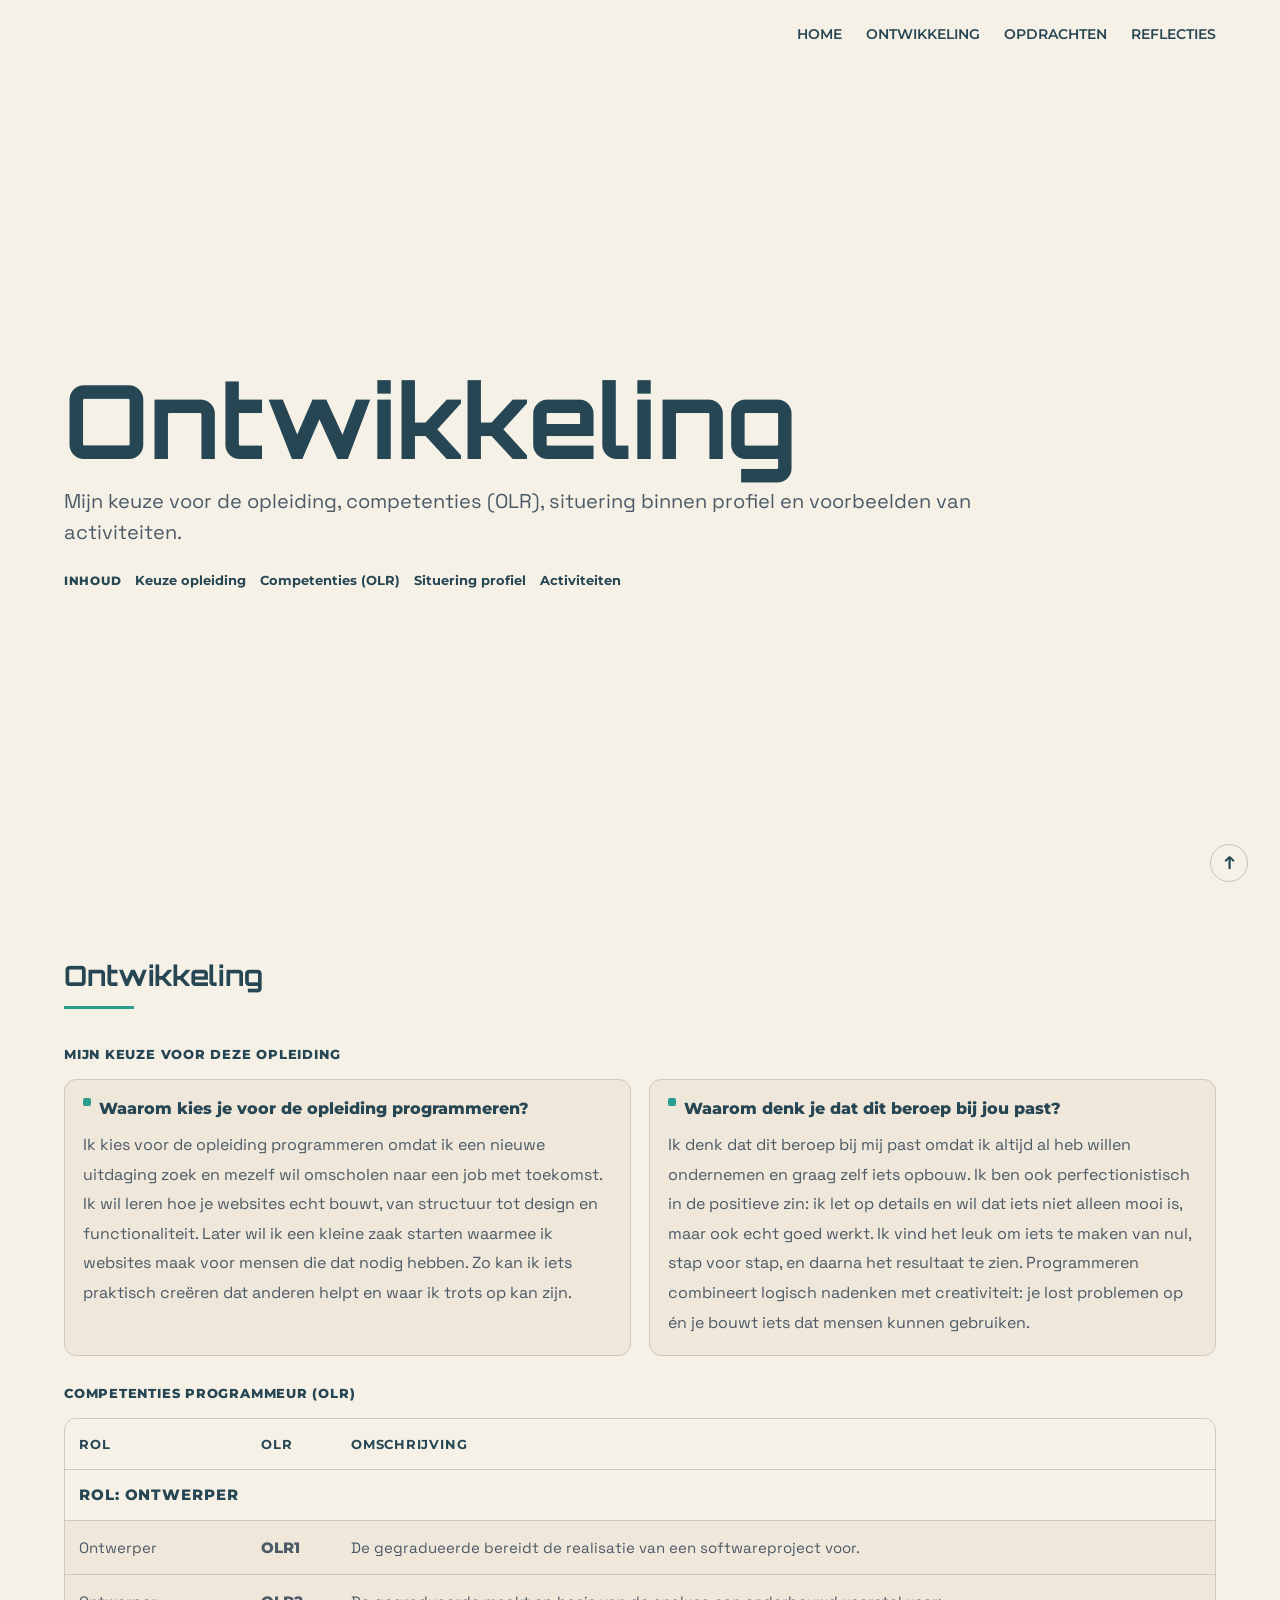
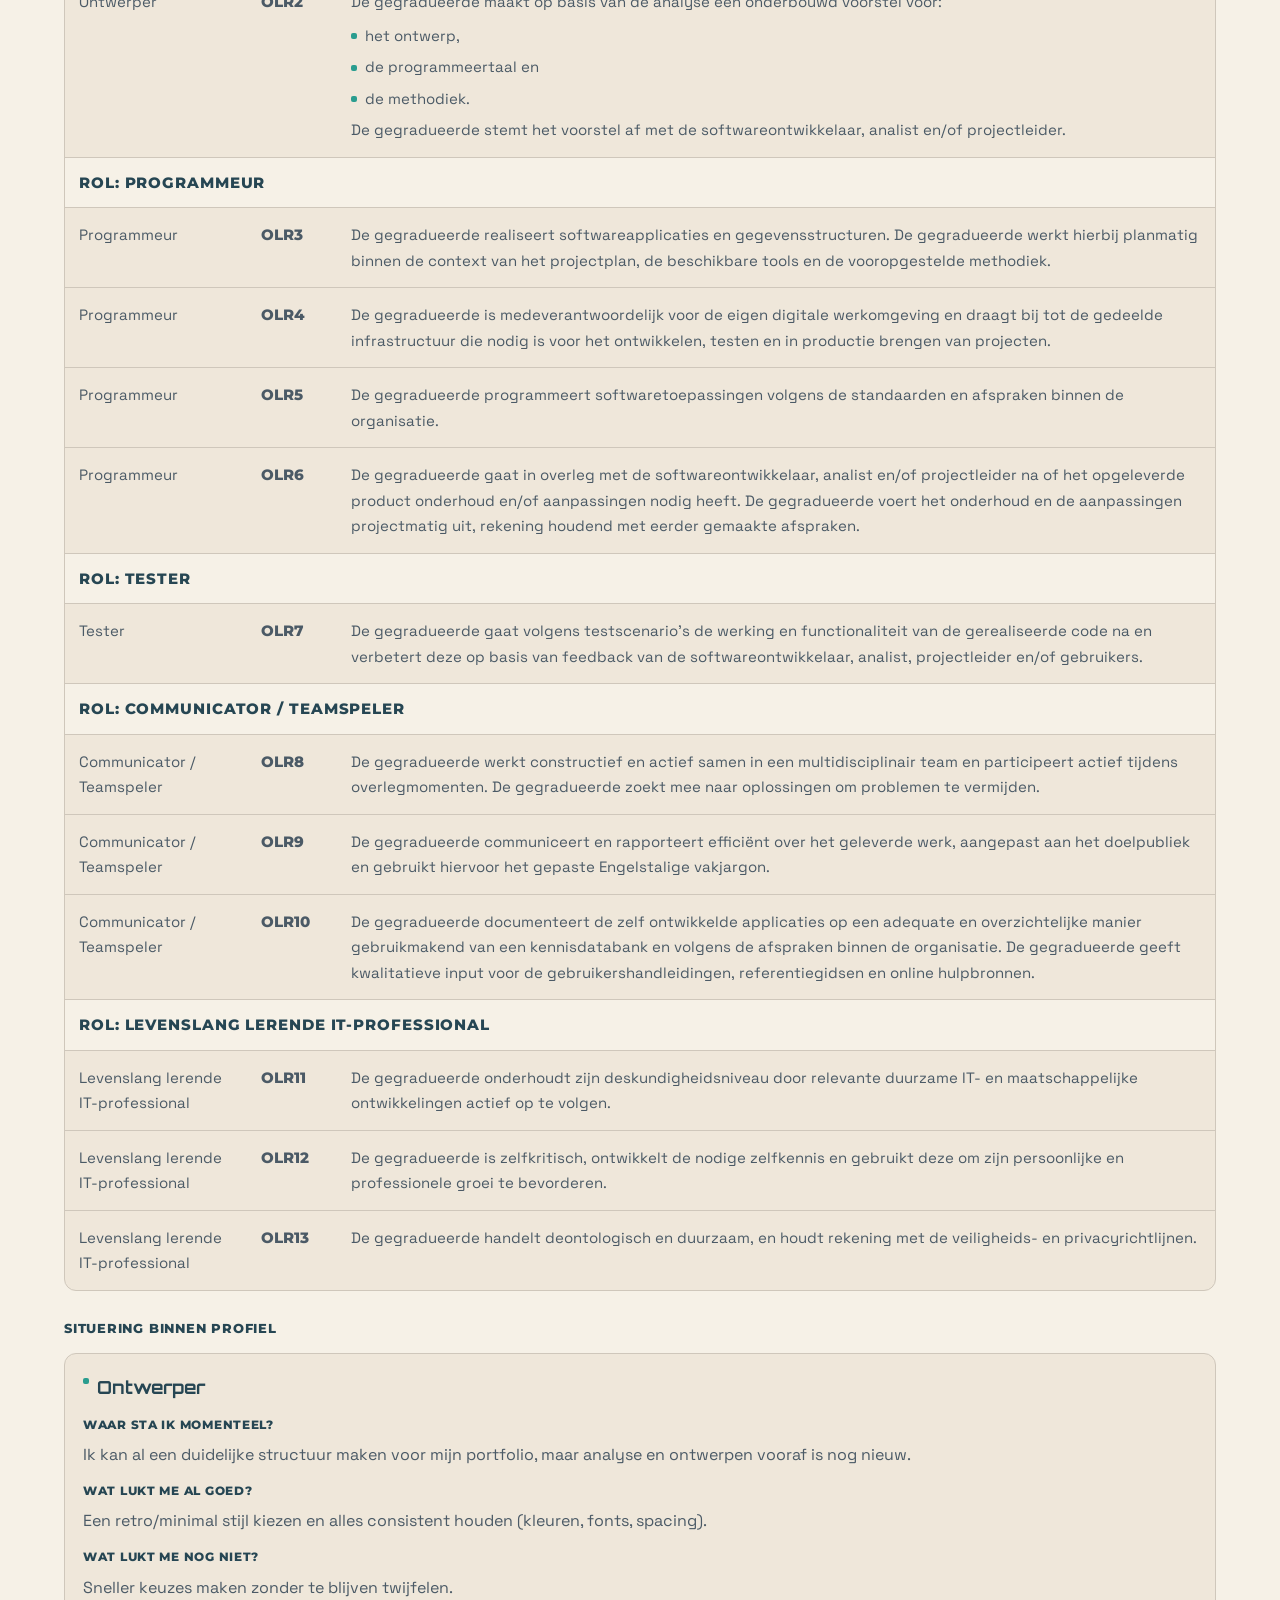
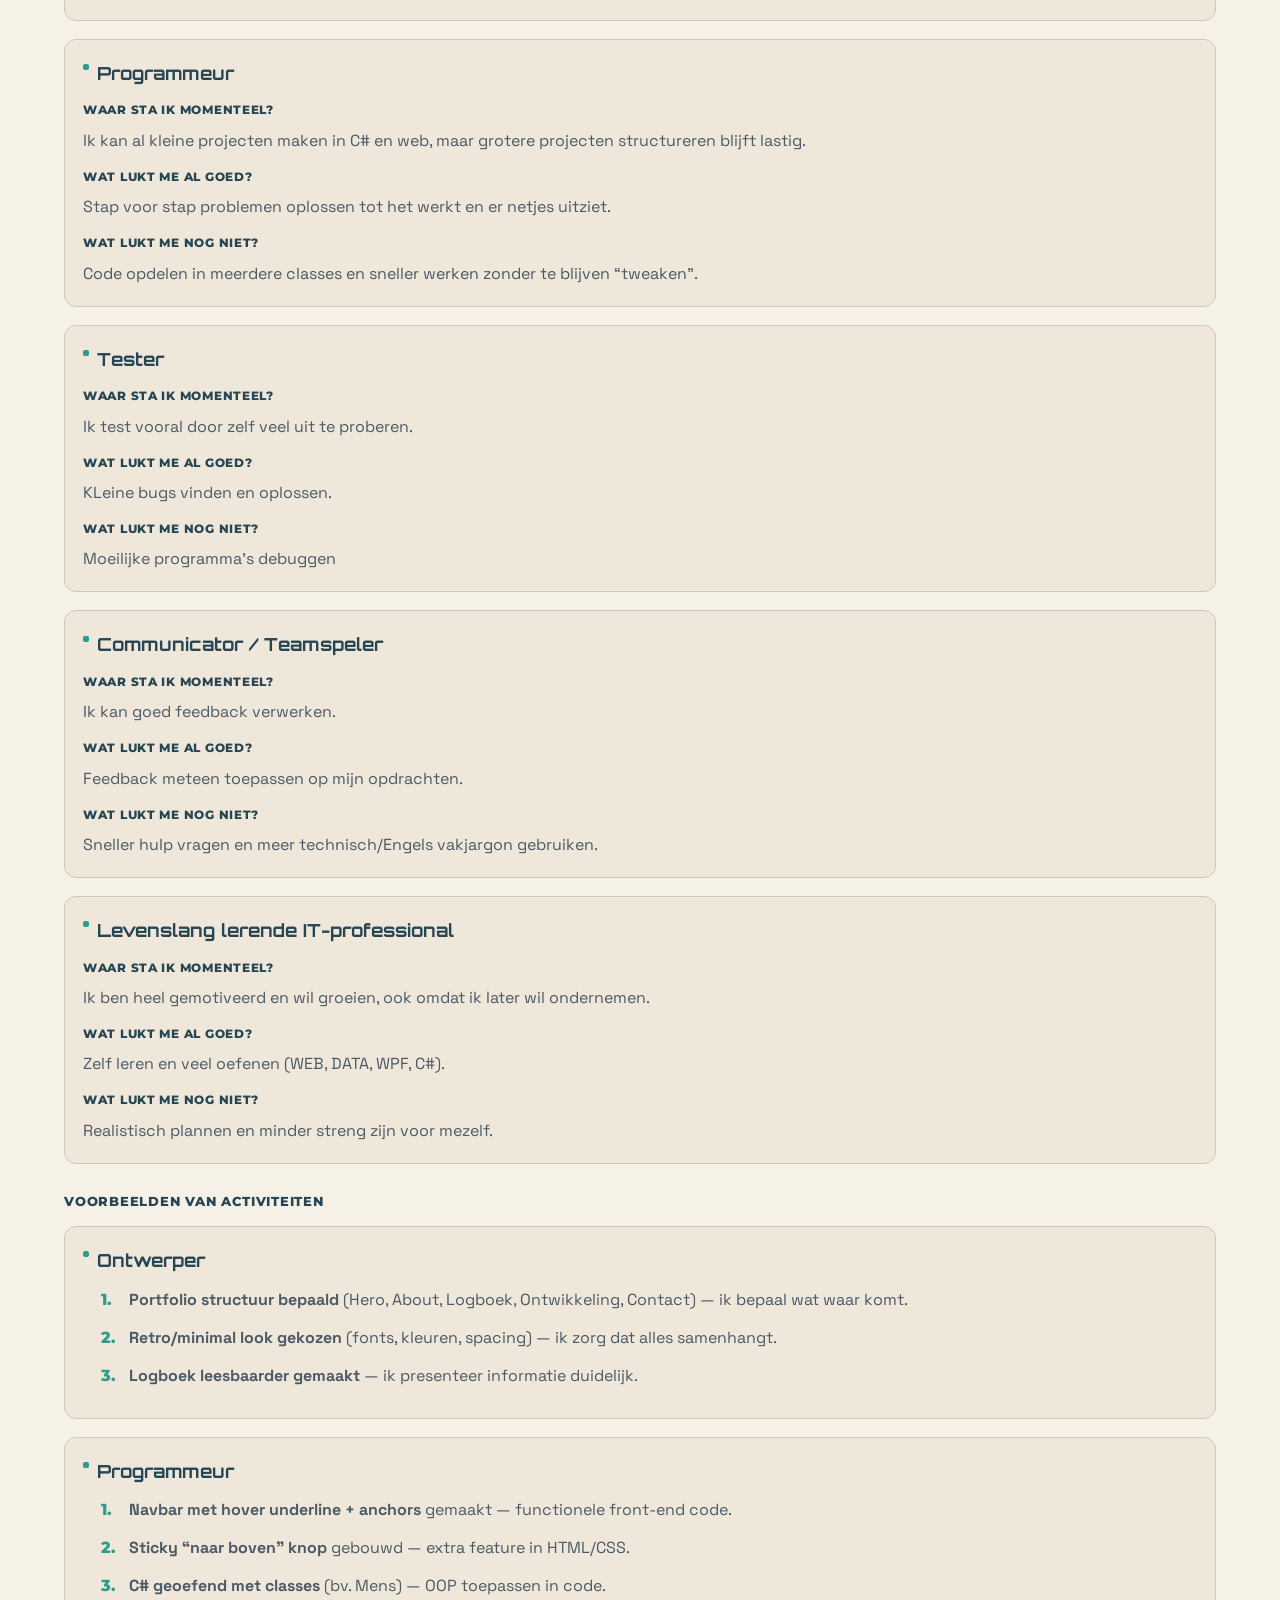
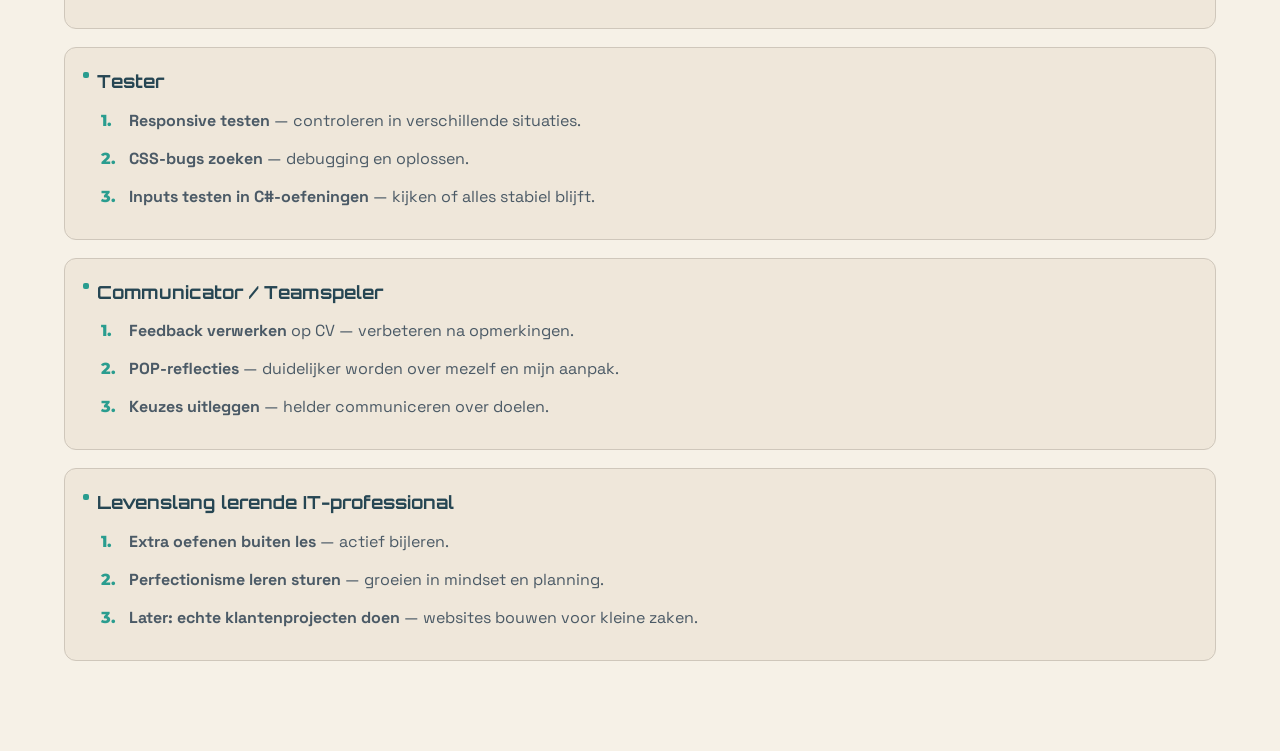
==== ontwikkeling.html @ 2accea9d "Afgewerkt" ====
<!DOCTYPE html>
<html lang="nl" id="top">
<head>
  <meta charset="UTF-8" />
  <meta name="viewport" content="width=device-width, initial-scale=1" />

  <link rel="preconnect" href="https://fonts.googleapis.com" />
  <link rel="preconnect" href="https://fonts.gstatic.com" crossorigin />
  <link href="https://fonts.googleapis.com/css2?family=Montserrat:wght@400;600;700;800&family=Orbitron:wght@400;700;900&family=Space+Grotesk:wght@300;400;600;700&display=swap" rel="stylesheet"/>

  <title>Ontwikkeling</title>
  <link rel="stylesheet" href="css/style.css" />
  <link rel="stylesheet" href="css/ontwikkeling.css" />
</head>

<body class="page-ontwikkeling">

<header>
  <div class="container">
    <nav aria-label="Navigatie">
      <ul class="navbar-list">
        <li><a href="index.html">HOME</a></li>
        <li><a href="ontwikkeling.html">ONTWIKKELING</a></li>
        <li><a href="opdrachten.html">OPDRACHTEN</a></li>
        <li><a href="reflecties.html">REFLECTIES</a></li>
      </ul>
    </nav>
  </div>
</header>

<main>

  <!-- HERO SECTION -->
  <section class="page-hero">
    <div class="container">
      <div class="page-hero-text">
        <h1 class="page-hero-title">Ontwikkeling</h1>

        <p class="page-hero-subtitle">
          Mijn keuze voor de opleiding, competenties (OLR), situering binnen profiel en voorbeelden van activiteiten.
        </p>

        <!-- inhoud links -->
        <nav class="page-hero-nav" aria-label="Inhoud">
          <span class="page-hero-nav-label">Inhoud</span>
          <ul class="page-hero-nav-list">
            <li><a class="page-hero-nav-link" href="#keuze">Keuze opleiding</a></li>
            <li><a class="page-hero-nav-link" href="#competenties">Competenties (OLR)</a></li>
            <li><a class="page-hero-nav-link" href="#profiel">Situering profiel</a></li>
            <li><a class="page-hero-nav-link" href="#activiteiten">Activiteiten</a></li>
          </ul>
        </nav>
      </div>
    </div>
  </section>

  <!-- CONTENT -->
  <section id="ontwikkeling" class="section">
    <div class="container">

      <!-- 4.3.1 -->
      <div class="dev-block" id="keuze">
        <h2 class="section-title">Ontwikkeling</h2>
        <h3 class="dev-subtitle">Mijn keuze voor deze opleiding</h3>

        <div class="qa-grid">
          <article class="qa-card">
            <h4 class="qa-title">Waarom kies je voor de opleiding programmeren?</h4>
            <p class="qa-text">
              Ik kies voor de opleiding programmeren omdat ik een nieuwe uitdaging zoek en mezelf wil omscholen
              naar een job met toekomst. Ik wil leren hoe je websites echt bouwt, van structuur tot design en functionaliteit.
              Later wil ik een kleine zaak starten waarmee ik websites maak voor mensen die dat nodig hebben.
              Zo kan ik iets praktisch creëren dat anderen helpt en waar ik trots op kan zijn.
            </p>
          </article>

          <article class="qa-card">
            <h4 class="qa-title">Waarom denk je dat dit beroep bij jou past?</h4>
            <p class="qa-text">
              Ik denk dat dit beroep bij mij past omdat ik altijd al heb willen ondernemen en graag zelf iets opbouw.
              Ik ben ook perfectionistisch in de positieve zin: ik let op details en wil dat iets niet alleen mooi is,
              maar ook echt goed werkt. Ik vind het leuk om iets te maken van nul, stap voor stap, en daarna het resultaat te zien.
              Programmeren combineert logisch nadenken met creativiteit: je lost problemen op én je bouwt iets dat mensen kunnen gebruiken.
            </p>
          </article>
        </div>
      </div>

      <!-- 4.3.2 -->
      <div class="dev-block" id="competenties">
        <h3 class="dev-subtitle">Competenties programmeur (OLR)</h3>

        <div class="table-wrap">
          <table class="olr-table" aria-label="OLR overzicht">
            <thead>
            <tr>
              <th>Rol</th>
              <th>OLR</th>
              <th>Omschrijving</th>
            </tr>
            </thead>

            <tbody>
            <tr class="row-break"><td colspan="3">Rol: Ontwerper</td></tr>
            <tr>
              <td>Ontwerper</td>
              <td class="cell-olr">OLR1</td>
              <td>De gegradueerde bereidt de realisatie van een softwareproject voor.</td>
            </tr>
            <tr>
              <td>Ontwerper</td>
              <td class="cell-olr">OLR2</td>
              <td>
                De gegradueerde maakt op basis van de analyse een onderbouwd voorstel voor:
                <ul>
                  <li>het ontwerp,</li>
                  <li>de programmeertaal en</li>
                  <li>de methodiek.</li>
                </ul>
                De gegradueerde stemt het voorstel af met de softwareontwikkelaar, analist en/of projectleider.
              </td>
            </tr>

            <tr class="row-break"><td colspan="3">Rol: Programmeur</td></tr>
            <tr>
              <td>Programmeur</td>
              <td class="cell-olr">OLR3</td>
              <td>De gegradueerde realiseert softwareapplicaties en gegevensstructuren. De gegradueerde werkt hierbij planmatig binnen de context van het projectplan, de beschikbare tools en de vooropgestelde methodiek.</td>
            </tr>
            <tr>
              <td>Programmeur</td>
              <td class="cell-olr">OLR4</td>
              <td>De gegradueerde is medeverantwoordelijk voor de eigen digitale werkomgeving en draagt bij tot de gedeelde infrastructuur die nodig is voor het ontwikkelen, testen en in productie brengen van projecten.</td>
            </tr>
            <tr>
              <td>Programmeur</td>
              <td class="cell-olr">OLR5</td>
              <td>De gegradueerde programmeert softwaretoepassingen volgens de standaarden en afspraken binnen de organisatie.</td>
            </tr>
            <tr>
              <td>Programmeur</td>
              <td class="cell-olr">OLR6</td>
              <td>De gegradueerde gaat in overleg met de softwareontwikkelaar, analist en/of projectleider na of het opgeleverde product onderhoud en/of aanpassingen nodig heeft. De gegradueerde voert het onderhoud en de aanpassingen projectmatig uit, rekening houdend met eerder gemaakte afspraken.</td>
            </tr>

            <tr class="row-break"><td colspan="3">Rol: Tester</td></tr>
            <tr>
              <td>Tester</td>
              <td class="cell-olr">OLR7</td>
              <td>De gegradueerde gaat volgens testscenario’s de werking en functionaliteit van de gerealiseerde code na en verbetert deze op basis van feedback van de softwareontwikkelaar, analist, projectleider en/of gebruikers.</td>
            </tr>

            <tr class="row-break"><td colspan="3">Rol: Communicator / Teamspeler</td></tr>
            <tr>
              <td>Communicator / Teamspeler</td>
              <td class="cell-olr">OLR8</td>
              <td>De gegradueerde werkt constructief en actief samen in een multidisciplinair team en participeert actief tijdens overlegmomenten. De gegradueerde zoekt mee naar oplossingen om problemen te vermijden.</td>
            </tr>
            <tr>
              <td>Communicator / Teamspeler</td>
              <td class="cell-olr">OLR9</td>
              <td>De gegradueerde communiceert en rapporteert efficiënt over het geleverde werk, aangepast aan het doelpubliek en gebruikt hiervoor het gepaste Engelstalige vakjargon.</td>
            </tr>
            <tr>
              <td>Communicator / Teamspeler</td>
              <td class="cell-olr">OLR10</td>
              <td>De gegradueerde documenteert de zelf ontwikkelde applicaties op een adequate en overzichtelijke manier gebruikmakend van een kennisdatabank en volgens de afspraken binnen de organisatie. De gegradueerde geeft kwalitatieve input voor de gebruikershandleidingen, referentiegidsen en online hulpbronnen.</td>
            </tr>

            <tr class="row-break"><td colspan="3">Rol: Levenslang lerende IT-professional</td></tr>
            <tr>
              <td>Levenslang lerende IT-professional</td>
              <td class="cell-olr">OLR11</td>
              <td>De gegradueerde onderhoudt zijn deskundigheidsniveau door relevante duurzame IT- en maatschappelijke ontwikkelingen actief op te volgen.</td>
            </tr>
            <tr>
              <td>Levenslang lerende IT-professional</td>
              <td class="cell-olr">OLR12</td>
              <td>De gegradueerde is zelfkritisch, ontwikkelt de nodige zelfkennis en gebruikt deze om zijn persoonlijke en professionele groei te bevorderen.</td>
            </tr>
            <tr>
              <td>Levenslang lerende IT-professional</td>
              <td class="cell-olr">OLR13</td>
              <td>De gegradueerde handelt deontologisch en duurzaam, en houdt rekening met de veiligheids- en privacyrichtlijnen.</td>
            </tr>
            </tbody>
          </table>
        </div>
      </div>

      <!-- 4.3.3 -->
      <div class="dev-block" id="profiel">
        <h3 class="dev-subtitle">Situering binnen profiel</h3>

        <div class="dev-grid">
          <article class="role-card">
            <h4 class="role-title">Ontwerper</h4>
            <dl class="qa">
              <dt>Waar sta ik momenteel?</dt>
              <dd>Ik kan al een duidelijke structuur maken voor mijn portfolio, maar analyse en ontwerpen vooraf is nog nieuw.</dd>

              <dt>Wat lukt me al goed?</dt>
              <dd>Een retro/minimal stijl kiezen en alles consistent houden (kleuren, fonts, spacing).</dd>

              <dt>Wat lukt me nog niet?</dt>
              <dd>Sneller keuzes maken zonder te blijven twijfelen.</dd>
            </dl>
          </article>

          <article class="role-card">
            <h4 class="role-title">Programmeur</h4>
            <dl class="qa">
              <dt>Waar sta ik momenteel?</dt>
              <dd>Ik kan al kleine projecten maken in C# en web, maar grotere projecten structureren blijft lastig.</dd>

              <dt>Wat lukt me al goed?</dt>
              <dd>Stap voor stap problemen oplossen tot het werkt en er netjes uitziet.</dd>

              <dt>Wat lukt me nog niet?</dt>
              <dd>Code opdelen in meerdere classes en sneller werken zonder te blijven “tweaken”.</dd>
            </dl>
          </article>

          <article class="role-card">
            <h4 class="role-title">Tester</h4>
            <dl class="qa">
              <dt>Waar sta ik momenteel?</dt>
              <dd>Ik test vooral door zelf veel uit te proberen.</dd>

              <dt>Wat lukt me al goed?</dt>
              <dd>KLeine bugs vinden en oplossen.</dd>

              <dt>Wat lukt me nog niet?</dt>
              <dd>Moeilijke programma's debuggen</dd>
            </dl>
          </article>

          <article class="role-card">
            <h4 class="role-title">Communicator / Teamspeler</h4>
            <dl class="qa">
              <dt>Waar sta ik momenteel?</dt>
              <dd>Ik kan goed feedback verwerken.</dd>

              <dt>Wat lukt me al goed?</dt>
              <dd>Feedback meteen toepassen op mijn opdrachten.</dd>

              <dt>Wat lukt me nog niet?</dt>
              <dd>Sneller hulp vragen en meer technisch/Engels vakjargon gebruiken.</dd>
            </dl>
          </article>

          <article class="role-card">
            <h4 class="role-title">Levenslang lerende IT-professional</h4>
            <dl class="qa">
              <dt>Waar sta ik momenteel?</dt>
              <dd>Ik ben heel gemotiveerd en wil groeien, ook omdat ik later wil ondernemen.</dd>

              <dt>Wat lukt me al goed?</dt>
              <dd>Zelf leren en veel oefenen (WEB, DATA, WPF, C#).</dd>

              <dt>Wat lukt me nog niet?</dt>
              <dd>Realistisch plannen en minder streng zijn voor mezelf.</dd>
            </dl>
          </article>
        </div>
      </div>

      <!-- 4.3.4 -->
      <div class="dev-block" id="activiteiten">
        <h3 class="dev-subtitle">Voorbeelden van activiteiten</h3>

        <div class="dev-grid">
          <article class="role-card">
            <h4 class="role-title">Ontwerper</h4>
            <ol class="examples">
              <li><strong>Portfolio structuur bepaald</strong> (Hero, About, Logboek, Ontwikkeling, Contact) — ik bepaal wat waar komt.</li>
              <li><strong>Retro/minimal look gekozen</strong> (fonts, kleuren, spacing) — ik zorg dat alles samenhangt.</li>
              <li><strong>Logboek leesbaarder gemaakt</strong> — ik presenteer informatie duidelijk.</li>
            </ol>
          </article>

          <article class="role-card">
            <h4 class="role-title">Programmeur</h4>
            <ol class="examples">
              <li><strong>Navbar met hover underline + anchors</strong> gemaakt — functionele front-end code.</li>
              <li><strong>Sticky “naar boven” knop</strong> gebouwd — extra feature in HTML/CSS.</li>
              <li><strong>C# geoefend met classes</strong> (bv. Mens) — OOP toepassen in code.</li>
            </ol>
          </article>

          <article class="role-card">
            <h4 class="role-title">Tester</h4>
            <ol class="examples">
              <li><strong>Responsive testen</strong> — controleren in verschillende situaties.</li>
              <li><strong>CSS-bugs zoeken</strong> — debugging en oplossen.</li>
              <li><strong>Inputs testen in C#-oefeningen</strong> — kijken of alles stabiel blijft.</li>
            </ol>
          </article>

          <article class="role-card">
            <h4 class="role-title">Communicator / Teamspeler</h4>
            <ol class="examples">
              <li><strong>Feedback verwerken</strong> op CV — verbeteren na opmerkingen.</li>
              <li><strong>POP-reflecties</strong> — duidelijker worden over mezelf en mijn aanpak.</li>
              <li><strong>Keuzes uitleggen</strong> — helder communiceren over doelen.</li>
            </ol>
          </article>

          <article class="role-card">
            <h4 class="role-title">Levenslang lerende IT-professional</h4>
            <ol class="examples">
              <li><strong>Extra oefenen buiten les</strong> — actief bijleren.</li>
              <li><strong>Perfectionisme leren sturen</strong> — groeien in mindset en planning.</li>
              <li><strong>Later: echte klantenprojecten doen</strong> — websites bouwen voor kleine zaken.</li>
            </ol>
          </article>
        </div>
      </div>
      </div>
  </section>
</main>

<a class="home" href="#top" aria-label="Naar boven">↑</a>

</body>
</html>
---- css/style.css ----
*{
    margin: 0;
    padding: 0;
    box-sizing: border-box;
}

html{
    scroll-behavior: smooth;
}

body{
    font-family: "Space Grotesk", sans-serif;
    background-color: #F6F1E7;
    color: #1E1E1E;
    font-size: 16px;
    line-height: 1.7;
}

.container{
    width: min(1200px, 100% - 10%);
    margin: 0 auto;
}

/* ========== NAVBAR ========== */
header{
    padding: 20px 0;
}

.navbar-list{
    list-style: none;
    display: flex;
    justify-content: flex-end;
    gap: 24px;
    flex-wrap: wrap;
}

.navbar-list a{
    font-family: "Montserrat", sans-serif;
    color: #264653;
    text-decoration: none;
    font-size: 14px;
    font-weight: 600;
    position: relative;
    padding-bottom: 4px;
    display: inline-block;
}

.navbar-list a:hover{
    color: #2A9D8F;
}

.navbar-list a::after{
    content: "";
    position: absolute;
    left: 0;
    bottom: -4px;
    height: 2px;
    width: 0;
    background-color: #2A9D8F;
    transition: width 0.25s ease;
}

.navbar-list a:hover::after{
    width: 100%;
}

/* ========== HERO ========== */

.hero{
    padding: 180px 0;
}

.hero-firstname,
.hero-lastname{
    font-family: "Orbitron", sans-serif;
    color: #264653;
    font-weight: 700;
    font-size: 128px;
    line-height: 0.95;
}

.hero-subtitle{
    margin-top: 16px;
    font-size: 20px;
    line-height: 1.4;
    color: #4B5A66;
    max-width: 600px;
}

/* ========== ABOUT ========== */
#about{
    padding-top: 100px;
}

.about-cards{
    display: flex;
    gap: 18px;
    flex-wrap: wrap;
}

.about-top,
.about{
    background-color: #EFE7DA;
    border: 1px solid #CFC7BB;
    border-radius: 12px;
    padding: 16px 18px;
    color: #4B5A66;
    line-height: 1.75;
    flex: 1 1 340px;
    max-width: 70ch;
}

.about-top{
    border-left: 4px solid #2A9D8F;
}

/* ========== SECTIONS ========== */
.section{
    padding: 90px 0;
}

.section-title{
    font-family: "Orbitron", sans-serif;
    font-size: 28px;
    color: #264653;
    margin-bottom: 22px;
    position: relative;
    display: inline-block;
    padding-bottom: 10px;
}

.section-title::after{
    content: "";
    position: absolute;
    left: 0;
    bottom: 0;
    width: 70px;
    height: 3px;
    background-color: #2A9D8F;
}

/* ========== TABLE ========== */
.table-wrap{
    overflow-x: auto;
    border-radius: 12px;
    border: 1px solid #CFC7BB;
    background-color: #EFE7DA;
}

/* tables */
.logboek-table,
.olr-table{
    width: 100%;
    border-collapse: collapse;
    background-color: transparent;
}

.logboek-table{ min-width: 820px; }
.olr-table{ min-width: 900px; }

/* headers */
.logboek-table thead th,
.olr-table thead th{
    font-family: "Montserrat", sans-serif;
    font-size: 13px;
    font-weight: 700;
    text-transform: uppercase;
    letter-spacing: 0.06em;
    color: #264653;
    background-color: #F6F1E7;
    border-bottom: 1px solid #CFC7BB;
    padding: 14px;
    text-align: left;
}

/* cells */
.logboek-table td,
.olr-table td{
    border-top: 1px solid #CFC7BB;
    padding: 14px;
    vertical-align: top;
    color: #4B5A66;
    font-size: 15px;
    line-height: 1.7;
}

/* columns */
.cell-week{
    font-family: "Montserrat", sans-serif;
    font-weight: 700;
    color: #264653;
    width: 70px;
}

.cell-olr{
    font-family: "Montserrat", sans-serif;
    font-weight: 800;
    color: #264653;
    width: 90px;
}

/* bullets */
.logboek-table ul,
.olr-table ul{
    list-style: none;
    padding-left: 0;
    margin: 8px 0 0;
}

.logboek-table li,
.olr-table li{
    position: relative;
    padding-left: 14px;
    margin-bottom: 6px;
}

.logboek-table li::before,
.olr-table li::before{
    content: "";
    position: absolute;
    left: 0;
    top: 0.7em;
    width: 6px;
    height: 6px;
    background-color: #2A9D8F;
    border-radius: 2px;
}

/* zebra enkel logboek */
.logboek-table tbody tr:nth-child(odd):not(.row-break){
    background-color: #EFE7DA;
}
.logboek-table tbody tr:nth-child(even):not(.row-break){
    background-color: #F6F1E7;
}

/* break rows */
.row-break td{
    font-family: "Montserrat", sans-serif;
    font-weight: 800;
    text-transform: uppercase;
    letter-spacing: 0.06em;
    background-color: #F6F1E7;
    color: #264653;
    padding: 12px 14px;
    border-top: 1px solid #CFC7BB;
    border-bottom: 1px solid #CFC7BB;
}

/* ========== CONTACT ========== */
.contact-box{
    margin-top: 14px;
    background-color: #EFE7DA;
    border: 1px solid #CFC7BB;
    border-radius: 12px;
    padding: 18px;
}

.contact-item{
    display: flex;
    gap: 18px;
    padding: 12px 0;
}

.contact-item + .contact-item{
    border-top: 1px solid #CFC7BB;
}

.contact-label{
    font-family: "Montserrat", sans-serif;
    font-size: 13px;
    font-weight: 800;
    text-transform: uppercase;
    letter-spacing: 0.06em;
    color: #264653;
    width: 110px;
    flex: 0 0 110px;
}

.contact-text{
    color: #4B5A66;
    line-height: 1.75;
}

.contact-link{
    color: #264653;
    text-decoration: none;
    position: relative;
    padding-bottom: 4px;
    display: inline-block;
}

.contact-link:hover{
    color: #2A9D8F;
}

.contact-link::after{
    content: "";
    position: absolute;
    left: 0;
    bottom: -4px;
    height: 2px;
    width: 0;
    background-color: #2A9D8F;
    transition: width 0.25s ease;
}

.contact-link:hover::after{
    width: 100%;
}

/* ========== STICKY HOME BUTTON ========== */
.home{
    position: fixed;
    right: 32px;
    bottom: 18px;

    width: 38px;
    height: 38px;
    border-radius: 50%;

    display: flex;
    align-items: center;
    justify-content: center;

    background-color: transparent;
    border: 1px solid #26465340;
    color: #264653;

    text-decoration: none;
    font-size: 18px;
    font-weight: 800;

    transition: transform 0.2s ease, border-color 0.2s ease, color 0.2s ease;
}

.home:hover{
    transform: translateY(-3px);
    border-color: #2A9D8F;
    color: #2A9D8F;
}

/* ========== RESPONSIVE ========== */
@media (max-width: 900px){
    .container{
        width: min(1200px, 100% - 8%);
    }
}

@media (max-width: 600px){
    .container{
        width: min(1200px, 100% - 6%);
    }

    .navbar-list{
        justify-content: center;
        gap: 14px;
    }

    .section{
        padding: 70px 0;
    }

    .contact-item{
        flex-direction: column;
        gap: 6px;
        padding: 14px 0;
    }

    .contact-label{
        width: auto;
        flex: none;
    }

    .home{
        right: 18px;
        bottom: 14px;
        width: 34px;
        height: 34px;
        font-size: 16px;
    }
}

@media (max-width: 430px){
    header{
        padding: 16px 0;
    }

    .navbar-list{
        gap: 12px;
    }

    .section-title{
        font-size: 24px;
    }

    .home{
        right: 14px;
        bottom: 12px;
        width: 32px;
        height: 32px;
        font-size: 15px;
    }
}
---- css/ontwikkeling.css ----
/* HERO */
.page-hero{
    padding: 180px 0 120px;
    min-height: 85vh;
    display: flex;
    align-items: center;
}

.page-hero-title{
    font-family: "Orbitron", sans-serif;
    color: #264653;
    font-weight: 700;
    font-size: clamp(64px, 8vw, 128px);
    line-height: 0.95;
    margin: 0 0 18px;
}

.page-hero-subtitle{
    margin: 0;
    font-size: 20px;
    line-height: 1.55;
    color: #4B5A66;
    max-width: 70ch;
}

/* HERO NAV */
.page-hero-nav{
    margin-top: 18px;
    display: flex;
    align-items: center;
    gap: 14px;
    flex-wrap: wrap;
}

.page-hero-nav-label{
    font-family: "Montserrat", sans-serif;
    font-size: 12px;
    font-weight: 800;
    text-transform: uppercase;
    letter-spacing: 0.06em;
    color: #264653;
}

.page-hero-nav-list{
    list-style: none;
    display: flex;
    gap: 14px;
    padding: 0;
    margin: 0;
    flex-wrap: wrap;
}

.page-hero-nav-link{
    font-family: "Montserrat", sans-serif;
    font-size: 13px;
    font-weight: 700;
    color: #264653;
    text-decoration: none;
    position: relative;
    padding-bottom: 4px;
    display: inline-block;
}

.page-hero-nav-link::after{
    content: "";
    position: absolute;
    left: 0;
    bottom: -4px;
    height: 2px;
    width: 0;
    background-color: #2A9D8F;
    transition: width 0.25s ease;
}

.page-hero-nav-link:hover{
    color: #2A9D8F;
}
.page-hero-nav-link:hover::after{
    width: 100%;
}

.dev-block{
    margin-top: 26px;
}

.dev-subtitle{
    font-family: "Montserrat", sans-serif;
    font-size: 13px;
    font-weight: 800;
    text-transform: uppercase;
    letter-spacing: 0.06em;
    color: #264653;
    margin: 12px 0 14px;
}

/* Q&A */
.qa-grid{
    display: grid;
    grid-template-columns: repeat(2, minmax(0, 1fr));
    gap: 18px;
    margin-top: 14px;
}

.qa-card{
    background-color: #EFE7DA;
    border: 1px solid #CFC7BB;
    border-radius: 12px;
    padding: 18px 18px;
    position: relative;
}

.qa-card::before{
    content: "";
    position: absolute;
    left: 18px;
    top: 18px;
    width: 8px;
    height: 8px;
    border-radius: 2px;
    background-color: #2A9D8F;
}

.qa-title{
    font-family: "Montserrat", sans-serif;
    font-weight: 800;
    font-size: 16px;
    color: #264653;
    margin: 0 0 10px;
    padding-left: 16px;
    line-height: 1.35;
}

.qa-text{
    margin: 0;
    color: #4B5A66;
    line-height: 1.85;
    max-width: 75ch;
}

.dev-grid{
    display: grid;
    grid-template-columns: repeat(2, minmax(0, 1fr));
    gap: 18px;
}

/* cards */
.role-card{
    background-color: #EFE7DA;
    border: 1px solid #CFC7BB;
    border-radius: 12px;
    padding: 18px;
}

/* titel rol */
.role-title{
    font-family: "Orbitron", sans-serif;
    font-size: 18px;
    color: #264653;
    margin-bottom: 12px;
    position: relative;
    padding-left: 14px;
}

.role-title::before{
    content:"";
    position: absolute;
    left: 0;
    top: 0.35em;
    width: 6px;
    height: 6px;
    background-color: #2A9D8F;
    border-radius: 2px;
}

.qa{
    margin: 0;
}

.qa dt{
    font-family: "Montserrat", sans-serif;
    font-size: 12px;
    font-weight: 800;
    text-transform: uppercase;
    letter-spacing: 0.06em;
    color: #264653;
    margin-top: 12px;
}

.qa dd{
    margin: 6px 0 0;
    color: #4B5A66;
    line-height: 1.75;
}

.examples{
    margin: 0;
    padding: 0;
    list-style: none;
    counter-reset: ex;
}

.examples li{
    counter-increment: ex;
    position: relative;
    padding-left: 28px;
    margin: 10px 0;
    color: #4B5A66;
    line-height: 1.75;
}

.examples li::before{
    content: counter(ex) ".";
    position: absolute;
    left: 0;
    top: 0;
    font-family: "Montserrat", sans-serif;
    font-weight: 800;
    color: #2A9D8F;
}
/* ACTIVITEITEN */
.dev-grid{
    display: grid;
    grid-template-columns: 1fr;
    gap: 18px;
    margin-top: 14px;
}

.role-card{
    background-color: #EFE7DA;
    border: 1px solid #CFC7BB;
    border-radius: 12px;
    padding: 18px;
}

.role-card .role-title{
    margin: 0 0 10px;
    padding-left: 14px;
    position: relative;
}

.role-card .role-title::before{
    content:"";
    position: absolute;
    left: 0;
    top: 0.35em;
    width: 6px;
    height: 6px;
    background-color: #2A9D8F;
    border-radius: 2px;
}

/* lijst netjes leesbaar */
.role-card .examples{
    margin: 10px 0 0;
    padding-left: 18px;
    color: #4B5A66;
    line-height: 1.85;
}

.role-card .examples li{
    margin: 10px 0;
}

/* Responsive */
@media (max-width: 900px){
    .page-hero{
        padding: 140px 0 110px;
        min-height: 75vh;
    }

    .page-hero-subtitle{
        font-size: 18px;
    }

    .qa-grid{
        grid-template-columns: 1fr;
    }

    .dev-grid{
        grid-template-columns: 1fr;
    }
}

@media (max-width: 600px){
    .page-hero{
        padding: 110px 0 90px;
        min-height: 70vh;
    }

    .page-hero-title{
        font-size: clamp(44px, 12vw, 90px);
    }

    .page-hero-subtitle{
        font-size: 16px;
    }

    .page-hero-nav{ gap: 10px; }
    .page-hero-nav-list{ gap: 10px; }
}

@media (max-width: 430px){
    .page-hero{
        padding: 92px 0 64px;
    }
}
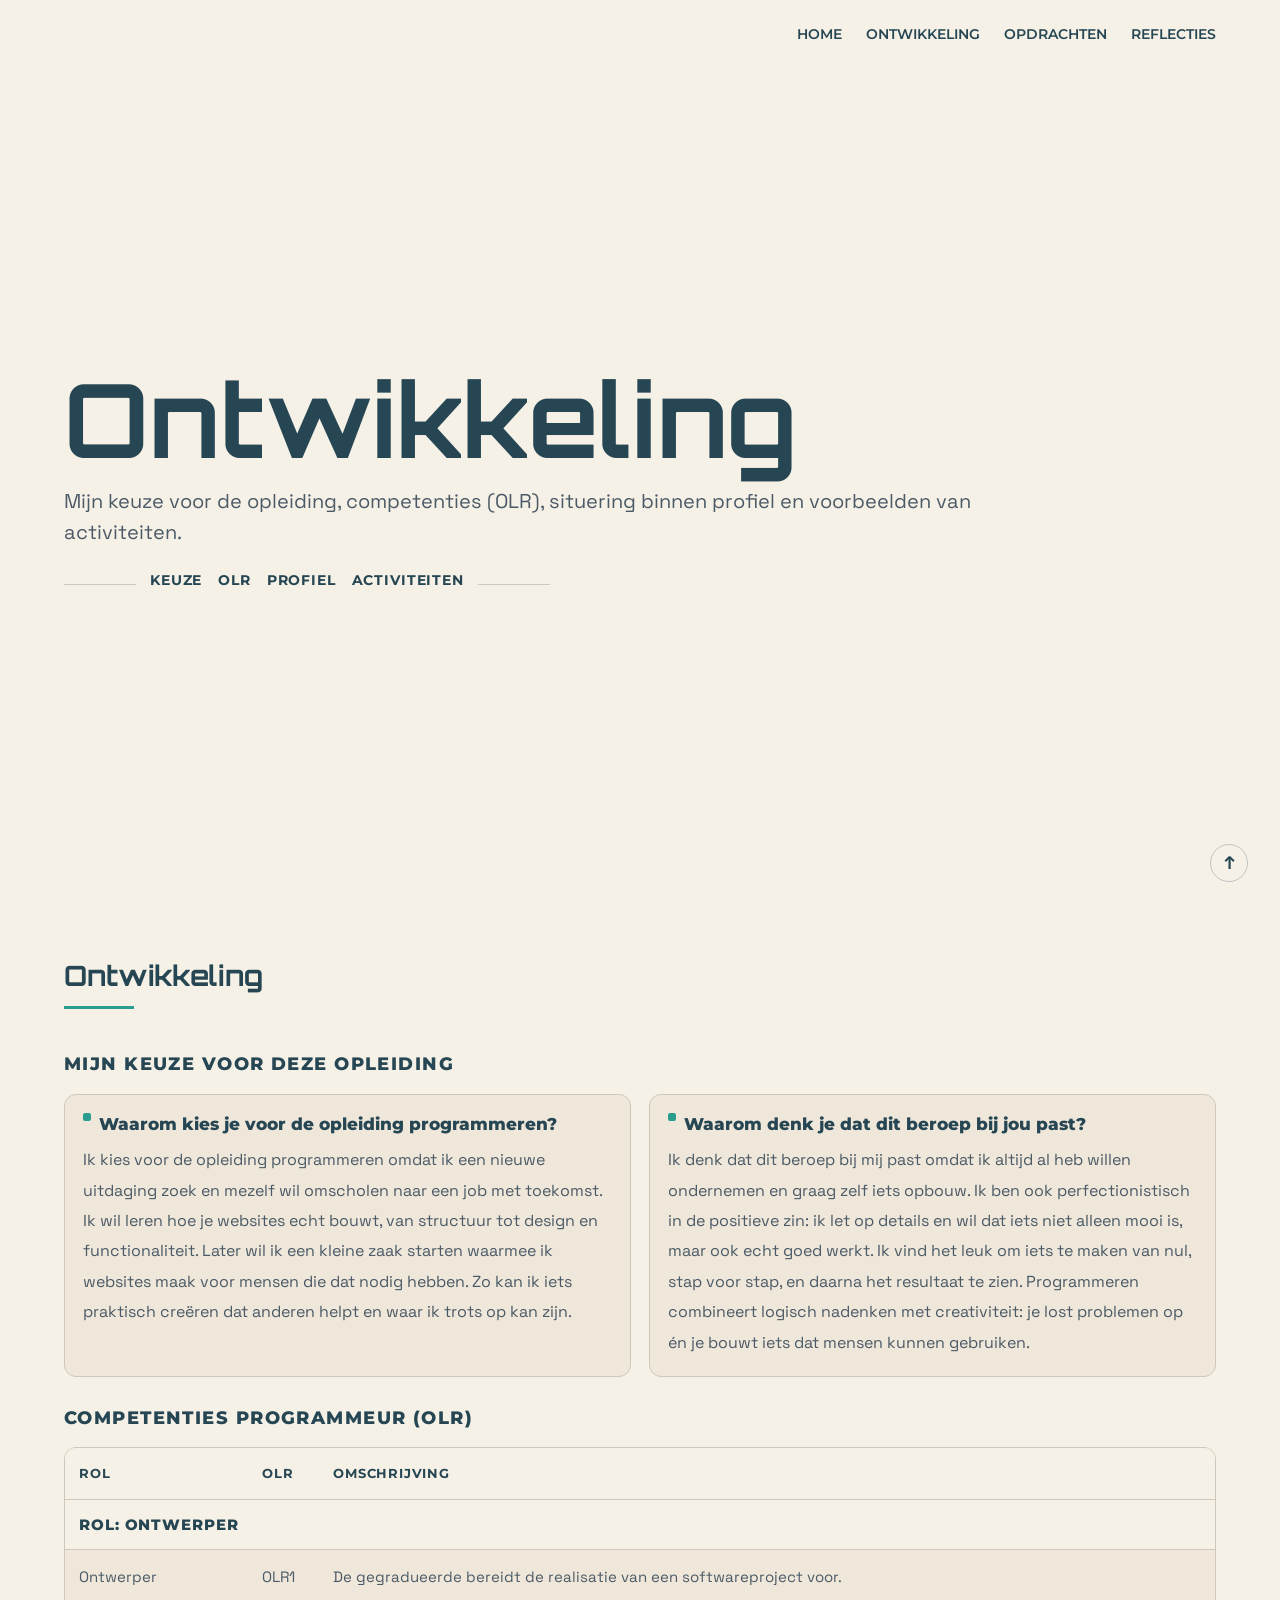
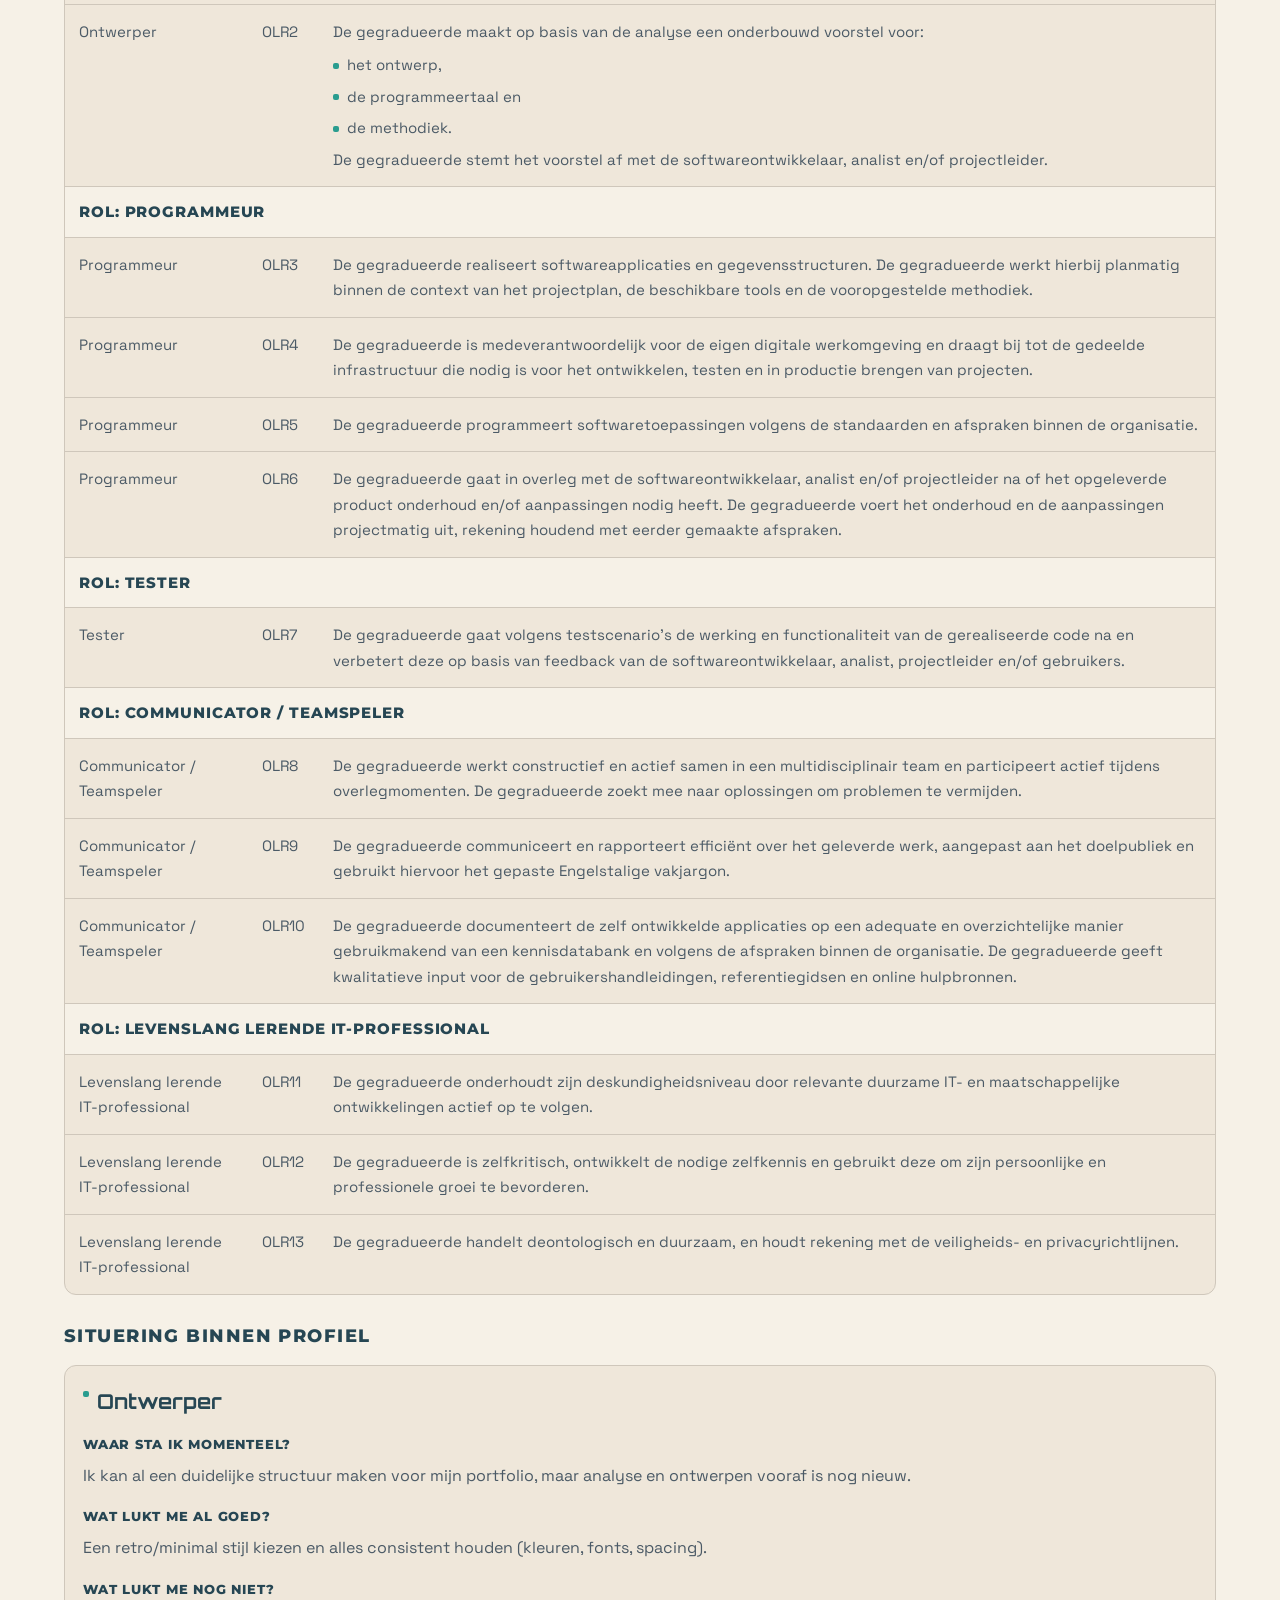
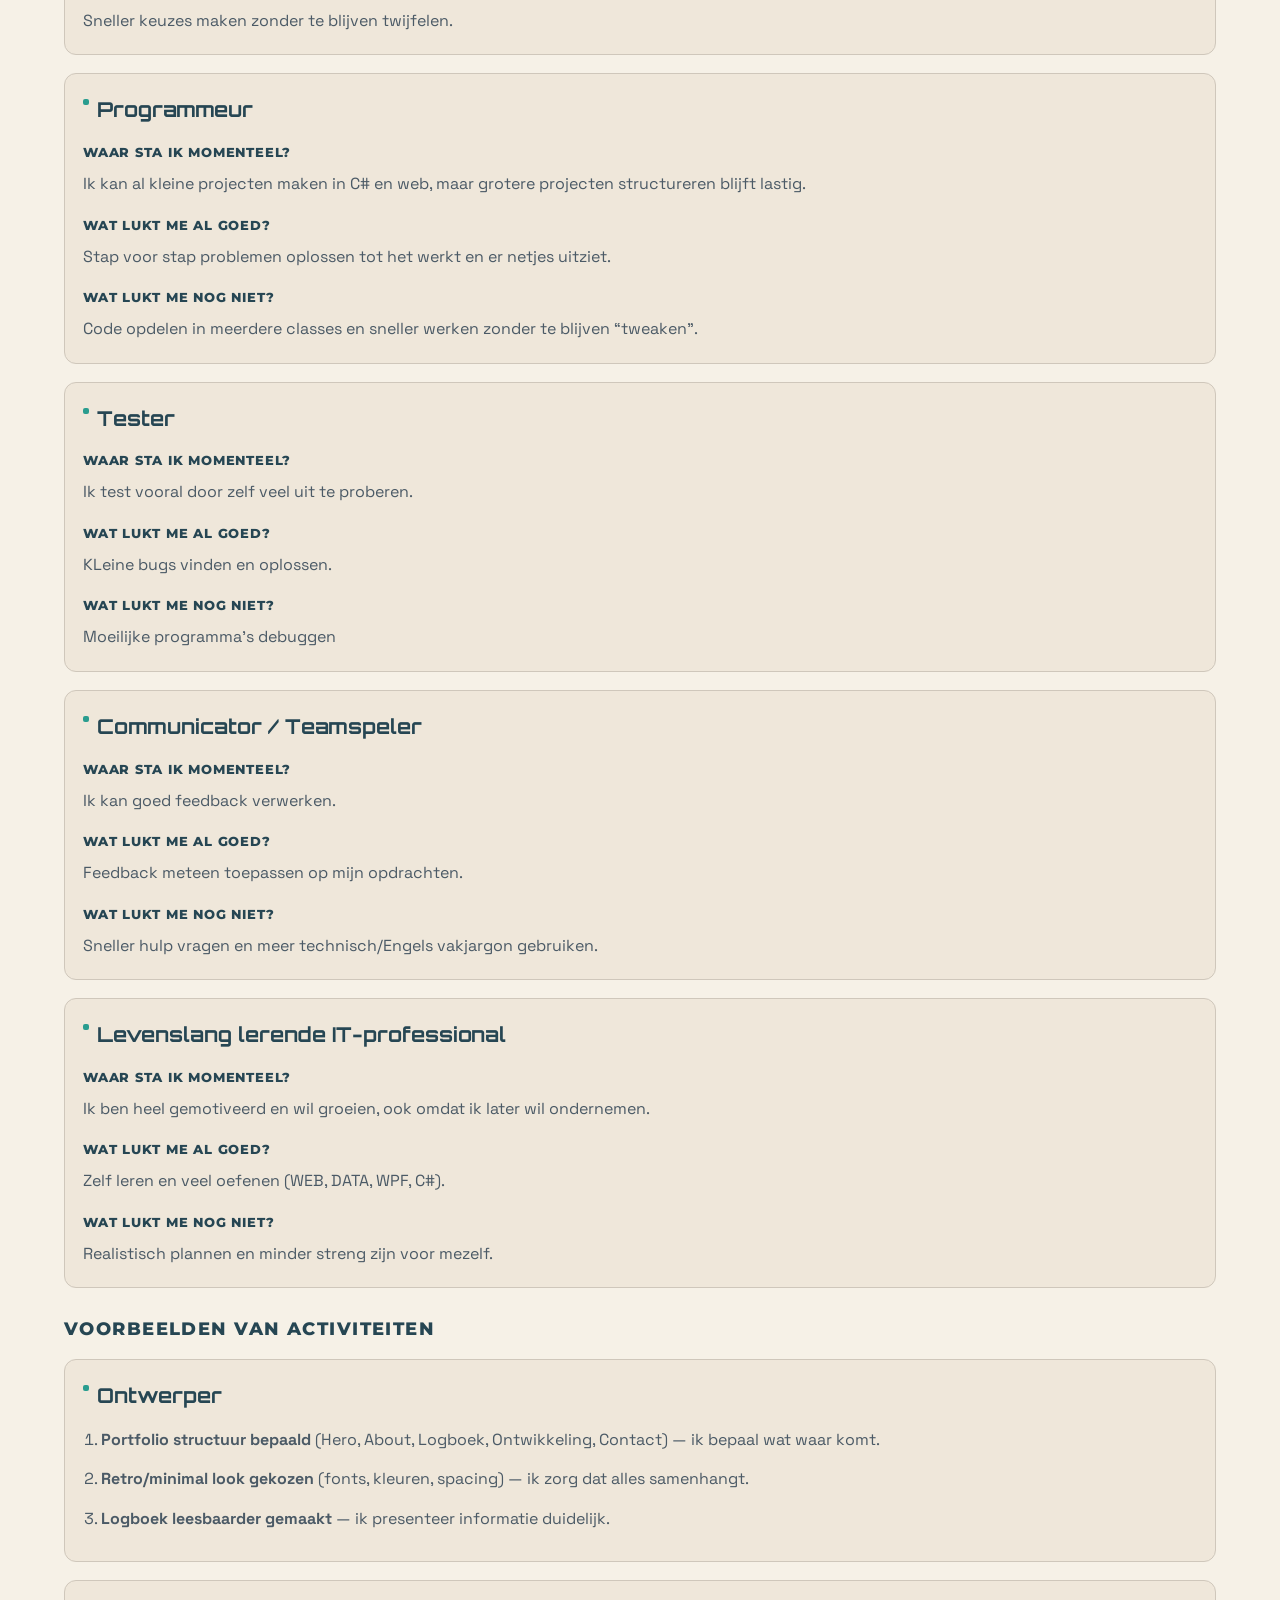
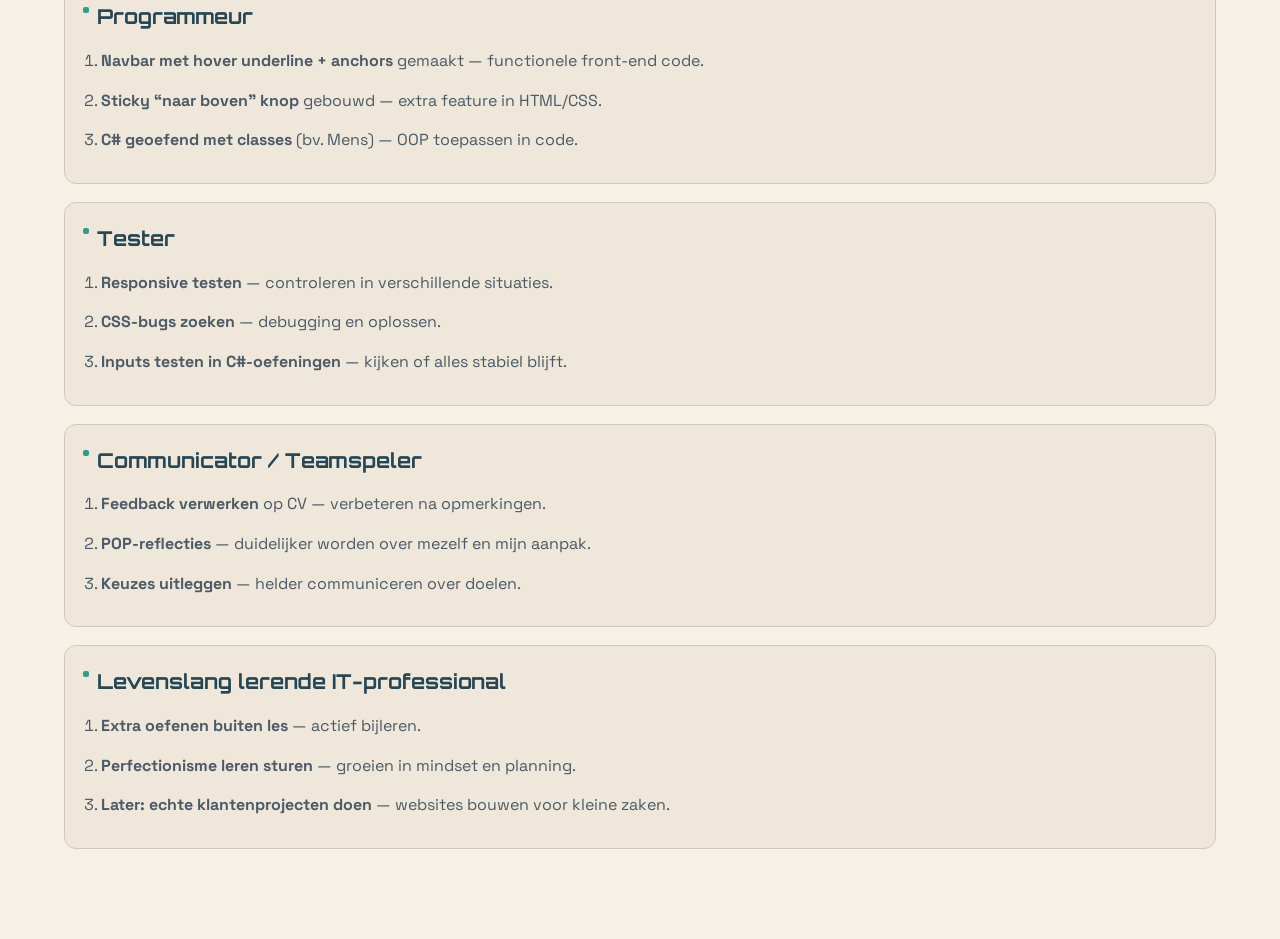
==== commit c9b5f0cd: "Afgewerkte versie V1" ====
--- a/ontwikkeling.html
+++ b/ontwikkeling.html
@@ -42,11 +42,10 @@
 
         <!-- inhoud links -->
         <nav class="page-hero-nav" aria-label="Inhoud">
-          <span class="page-hero-nav-label">Inhoud</span>
           <ul class="page-hero-nav-list">
-            <li><a class="page-hero-nav-link" href="#keuze">Keuze opleiding</a></li>
-            <li><a class="page-hero-nav-link" href="#competenties">Competenties (OLR)</a></li>
-            <li><a class="page-hero-nav-link" href="#profiel">Situering profiel</a></li>
+            <li><a class="page-hero-nav-link" href="#keuze">Keuze</a></li>
+            <li><a class="page-hero-nav-link" href="#competenties">OLR</a></li>
+            <li><a class="page-hero-nav-link" href="#profiel">Profiel</a></li>
             <li><a class="page-hero-nav-link" href="#activiteiten">Activiteiten</a></li>
           </ul>
         </nav>
--- a/css/style.css
+++ b/css/style.css
@@ -21,7 +21,7 @@
     margin: 0 auto;
 }
 
-/* ========== NAVBAR ========== */
+/* NAVBAR */
 header{
     padding: 20px 0;
 }
@@ -64,10 +64,108 @@
     width: 100%;
 }
 
-/* ========== HERO ========== */
-
+/* HERO (ALL PAGES) */
+.page-hero,
+.hero.page-hero{
+    padding: 160px 0 110px;
+    min-height: 80vh;
+    display: flex;
+    align-items: center;
+}
+
+.page-hero .hero-text{
+    max-width: 1100px;
+}
+
+/* Titels */
+.page-hero-title,
+.page-hero .hero-firstname,
+.page-hero .hero-lastname{
+    font-family: "Orbitron", sans-serif;
+    color: #264653;
+    font-weight: 700;
+    font-size: clamp(64px, 8vw, 128px);
+    line-height: 0.95;
+    margin: 0;
+}
+
+.page-hero .hero-lastname{
+    margin-top: 6px;
+}
+
+.page-hero-subtitle{
+    margin: 18px 0 0;
+    font-size: 20px;
+    line-height: 1.55;
+    color: #4B5A66;
+    max-width: 70ch;
+}
+
+/* HERO NAV (inhoud) */
+.page-hero-nav{
+    margin-top: 18px;
+    display: flex;
+    align-items: baseline;
+    gap: 14px;
+    flex-wrap: wrap;
+}
+
+.page-hero-nav-label{
+    font-family: "Montserrat", sans-serif;
+    font-size: 12px;
+    font-weight: 800;
+    text-transform: uppercase;
+    letter-spacing: 0.08em;
+    color: #264653;
+    opacity: 0.85;
+}
+
+.page-hero-nav-list{
+    list-style: none;
+    display: flex;
+    gap: 16px;
+    padding: 0;
+    margin: 0;
+    flex-wrap: wrap;
+}
+
+.page-hero-nav-link{
+    font-family: "Montserrat", sans-serif;
+    font-size: 14px;
+    font-weight: 700;
+    color: #264653;
+    text-decoration: none;
+    position: relative;
+    padding-bottom: 4px;
+    display: inline-block;
+}
+
+.page-hero-nav-link::after{
+    content: "";
+    position: absolute;
+    left: 0;
+    bottom: -4px;
+    height: 2px;
+    width: 0;
+    background-color: #2A9D8F;
+    transition: width 0.25s ease;
+}
+
+.page-hero-nav-link:hover{
+    color: #2A9D8F;
+}
+
+.page-hero-nav-link:hover::after{
+    width: 100%;
+}
+
+/* HERO */
 .hero{
     padding: 180px 0;
+}
+
+.hero-title{
+    display: inline-block;
 }
 
 .hero-firstname,
@@ -84,10 +182,72 @@
     font-size: 20px;
     line-height: 1.4;
     color: #4B5A66;
-    max-width: 600px;
-}
-
-/* ========== ABOUT ========== */
+    max-width: 70ch;
+}
+
+/* QUICKLINKS */
+.quicklinks{
+    margin-top: 22px;
+    display: flex;
+    justify-content: flex-start;
+    align-items: center;
+    gap: 22px;
+    flex-wrap: wrap;
+}
+
+.quicklink{
+    font-family: "Montserrat", sans-serif;
+    font-size: 13px;
+    font-weight: 800;
+    text-transform: uppercase;
+    letter-spacing: 0.06em;
+    color: #264653;
+    text-decoration: none;
+    position: relative;
+    padding-bottom: 4px;
+    display: inline-block;
+}
+
+/* underline effect */
+.quicklink::after{
+    content: "";
+    position: absolute;
+    left: 0;
+    bottom: -4px;
+    height: 2px;
+    width: 0;
+    background-color: #E9C46A;
+    transition: width 0.25s ease;
+}
+
+.quicklink:hover{
+    color: #E9C46A;
+}
+
+.quicklink:hover::after{
+    width: 100%;
+}
+
+/* kleine divider */
+.quicklinks::before{
+    content: "";
+    display: block;
+    width: 72px;
+    height: 1px;
+    background-color: #CFC7BB;
+    margin-right: 6px;
+}
+
+.quicklinks::after{
+    content: "";
+    display: block;
+    width: 72px;
+    height: 1px;
+    background-color: #CFC7BB;
+    margin-left: 6px;
+}
+
+/* ABOUT */
 #about{
     padding-top: 100px;
 }
@@ -114,7 +274,7 @@
     border-left: 4px solid #2A9D8F;
 }
 
-/* ========== SECTIONS ========== */
+/* SECTIONS */
 .section{
     padding: 90px 0;
 }
@@ -139,7 +299,7 @@
     background-color: #2A9D8F;
 }
 
-/* ========== TABLE ========== */
+/* TABLE */
 .table-wrap{
     overflow-x: auto;
     border-radius: 12px;
@@ -192,13 +352,6 @@
     width: 70px;
 }
 
-.cell-olr{
-    font-family: "Montserrat", sans-serif;
-    font-weight: 800;
-    color: #264653;
-    width: 90px;
-}
-
 /* bullets */
 .logboek-table ul,
 .olr-table ul{
@@ -247,7 +400,7 @@
     border-bottom: 1px solid #CFC7BB;
 }
 
-/* ========== CONTACT ========== */
+/* CONTACT */
 .contact-box{
     margin-top: 14px;
     background-color: #EFE7DA;
@@ -309,7 +462,7 @@
     width: 100%;
 }
 
-/* ========== STICKY HOME BUTTON ========== */
+/* STICKY HOME BUTTON */
 .home{
     position: fixed;
     right: 32px;
@@ -340,11 +493,16 @@
     color: #2A9D8F;
 }
 
-/* ========== RESPONSIVE ========== */
+/* RESPONSIVE */
 @media (max-width: 900px){
     .container{
         width: min(1200px, 100% - 8%);
     }
+
+    .hero-firstname,
+    .hero-lastname{
+        font-size: clamp(56px, 10vw, 96px);
+    }
 }
 
 @media (max-width: 600px){
@@ -355,6 +513,14 @@
     .navbar-list{
         justify-content: center;
         gap: 14px;
+    }
+
+    .hero{
+        padding: 130px 0;
+    }
+
+    .hero-subtitle{
+        font-size: 18px;
     }
 
     .section{
@@ -379,6 +545,15 @@
         height: 34px;
         font-size: 16px;
     }
+
+    .quicklinks{
+        gap: 14px;
+        margin-top: 18px;
+    }
+    .quicklinks::before,
+    .quicklinks::after{
+        width: 40px;
+    }
 }
 
 @media (max-width: 430px){
@@ -401,4 +576,12 @@
         height: 32px;
         font-size: 15px;
     }
+
+    .quicklink{
+        font-size: 12px;
+    }
+    .quicklinks::before,
+    .quicklinks::after{
+        display: none;
+    }
 }
--- a/css/ontwikkeling.css
+++ b/css/ontwikkeling.css
@@ -1,22 +1,13 @@
-/* HERO */
-.page-hero{
+/* ONTWIKKELING.CSS  */
+.page-ontwikkeling .page-hero{
     padding: 180px 0 120px;
     min-height: 85vh;
     display: flex;
     align-items: center;
 }
 
-.page-hero-title{
-    font-family: "Orbitron", sans-serif;
-    color: #264653;
-    font-weight: 700;
-    font-size: clamp(64px, 8vw, 128px);
-    line-height: 0.95;
-    margin: 0 0 18px;
-}
-
-.page-hero-subtitle{
-    margin: 0;
+.page-ontwikkeling .page-hero-subtitle{
+    margin: 18px 0 0;
     font-size: 20px;
     line-height: 1.55;
     color: #4B5A66;
@@ -24,38 +15,113 @@
 }
 
 /* HERO NAV */
-.page-hero-nav{
+.page-ontwikkeling .page-hero-nav{
     margin-top: 18px;
     display: flex;
-    align-items: center;
+    align-items: baseline;
     gap: 14px;
     flex-wrap: wrap;
 }
 
-.page-hero-nav-label{
+.page-ontwikkeling .page-hero-nav-label{
     font-family: "Montserrat", sans-serif;
     font-size: 12px;
     font-weight: 800;
     text-transform: uppercase;
-    letter-spacing: 0.06em;
-    color: #264653;
-}
-
-.page-hero-nav-list{
+    letter-spacing: 0.08em;
+    color: #264653;
+    opacity: 0.85;
+}
+
+.page-ontwikkeling .page-hero-nav-list{
     list-style: none;
     display: flex;
-    gap: 14px;
+    gap: 16px;
     padding: 0;
     margin: 0;
     flex-wrap: wrap;
 }
 
+.page-ontwikkeling .page-hero-nav-link{
+    font-family: "Montserrat", sans-serif;
+    font-size: 14px;
+    font-weight: 700;
+    color: #264653;
+    text-decoration: none;
+    position: relative;
+    padding-bottom: 4px;
+    display: inline-block;
+}
+
+.page-ontwikkeling .page-hero-nav-link::after{
+    content: "";
+    position: absolute;
+    left: 0;
+    bottom: -4px;
+    height: 2px;
+    width: 0;
+    background-color: #2A9D8F;
+    transition: width 0.25s ease;
+}
+
+.page-ontwikkeling .page-hero-nav-link:hover{
+    color: #2A9D8F;
+}
+.page-ontwikkeling .page-hero-nav-link:hover::after{
+    width: 100%;
+}
+
+/* nav lijntjes links & rechts */
+.page-hero-nav{
+    margin-top: 22px;
+    display: flex;
+    justify-content: flex-start;
+    align-items: center;
+    gap: 22px;
+    flex-wrap: wrap;
+}
+
+.page-hero-nav::before,
+.page-hero-nav::after{
+    content: "";
+    display: block;
+    width: 72px;
+    height: 1px;
+    background-color: #CFC7BB;
+}
+
+.page-hero-nav-label{
+    font-family: "Montserrat", sans-serif;
+    font-size: 13px;
+    font-weight: 800;
+    text-transform: uppercase;
+    letter-spacing: 0.06em;
+    color: #264653;
+    opacity: 0.85;
+}
+
+/* lijst van links */
+.page-hero-nav-list{
+    list-style: none;
+    display: flex;
+    align-items: center;
+    gap: 22px;
+    padding: 0;
+    margin: 0;
+    flex-wrap: wrap;
+}
+
+/* links underline effect */
 .page-hero-nav-link{
     font-family: "Montserrat", sans-serif;
     font-size: 13px;
-    font-weight: 700;
+    font-weight: 800;
+    text-transform: uppercase;
+    letter-spacing: 0.06em;
+
     color: #264653;
     text-decoration: none;
+
     position: relative;
     padding-bottom: 4px;
     display: inline-block;
@@ -75,41 +141,44 @@
 .page-hero-nav-link:hover{
     color: #2A9D8F;
 }
+
 .page-hero-nav-link:hover::after{
     width: 100%;
 }
 
-.dev-block{
+/* Blocks */
+.page-ontwikkeling .dev-block{
     margin-top: 26px;
 }
 
-.dev-subtitle{
-    font-family: "Montserrat", sans-serif;
-    font-size: 13px;
-    font-weight: 800;
-    text-transform: uppercase;
-    letter-spacing: 0.06em;
-    color: #264653;
-    margin: 12px 0 14px;
+/* Subtitels */
+.page-ontwikkeling .dev-subtitle{
+    font-family: "Montserrat", sans-serif;
+    font-size: clamp(16px, 1.4vw, 20px);
+    font-weight: 800;
+    text-transform: uppercase;
+    letter-spacing: 0.08em;
+    color: #264653;
+    margin: 18px 0 14px;
 }
 
 /* Q&A */
-.qa-grid{
+.page-ontwikkeling .qa-grid{
     display: grid;
     grid-template-columns: repeat(2, minmax(0, 1fr));
     gap: 18px;
     margin-top: 14px;
 }
 
-.qa-card{
+.page-ontwikkeling .qa-card{
     background-color: #EFE7DA;
     border: 1px solid #CFC7BB;
     border-radius: 12px;
-    padding: 18px 18px;
+    padding: 18px;
     position: relative;
 }
 
-.qa-card::before{
+.page-ontwikkeling .qa-card::before{
     content: "";
     position: absolute;
     left: 18px;
@@ -120,48 +189,49 @@
     background-color: #2A9D8F;
 }
 
-.qa-title{
-    font-family: "Montserrat", sans-serif;
-    font-weight: 800;
-    font-size: 16px;
+.page-ontwikkeling .qa-title{
+    font-family: "Montserrat", sans-serif;
+    font-weight: 800;
+    font-size: clamp(16px, 1.3vw, 18px);
     color: #264653;
     margin: 0 0 10px;
     padding-left: 16px;
     line-height: 1.35;
 }
 
-.qa-text{
+.page-ontwikkeling .qa-text{
     margin: 0;
     color: #4B5A66;
-    line-height: 1.85;
+    line-height: 1.9;
     max-width: 75ch;
 }
 
-.dev-grid{
-    display: grid;
-    grid-template-columns: repeat(2, minmax(0, 1fr));
-    gap: 18px;
-}
-
-/* cards */
-.role-card{
+/* Dossier */
+.page-ontwikkeling .dev-dossier{
+    border: 1px solid #CFC7BB;
     background-color: #EFE7DA;
-    border: 1px solid #CFC7BB;
     border-radius: 12px;
     padding: 18px;
 }
 
-/* titel rol */
-.role-title{
+/* Roles */
+.page-ontwikkeling .role{
+    padding: 16px 0;
+}
+.page-ontwikkeling .role + .role{
+    border-top: 1px dashed #CFC7BB;
+}
+
+.page-ontwikkeling .role-title{
     font-family: "Orbitron", sans-serif;
-    font-size: 18px;
+    font-size: clamp(18px, 1.6vw, 22px);
     color: #264653;
     margin-bottom: 12px;
     position: relative;
     padding-left: 14px;
 }
 
-.role-title::before{
+.page-ontwikkeling .role-title::before{
     content:"";
     position: absolute;
     left: 0;
@@ -172,135 +242,91 @@
     border-radius: 2px;
 }
 
-.qa{
+/* dl */
+.page-ontwikkeling .qa{
     margin: 0;
 }
-
-.qa dt{
-    font-family: "Montserrat", sans-serif;
-    font-size: 12px;
+.page-ontwikkeling .qa dt{
+    font-family: "Montserrat", sans-serif;
+    font-size: 13px;
     font-weight: 800;
     text-transform: uppercase;
     letter-spacing: 0.06em;
     color: #264653;
-    margin-top: 12px;
-}
-
-.qa dd{
+    margin-top: 14px;
+}
+.page-ontwikkeling .qa dd{
     margin: 6px 0 0;
     color: #4B5A66;
-    line-height: 1.75;
-}
-
-.examples{
-    margin: 0;
-    padding: 0;
-    list-style: none;
-    counter-reset: ex;
-}
-
-.examples li{
-    counter-increment: ex;
-    position: relative;
-    padding-left: 28px;
-    margin: 10px 0;
-    color: #4B5A66;
-    line-height: 1.75;
-}
-
-.examples li::before{
-    content: counter(ex) ".";
-    position: absolute;
-    left: 0;
-    top: 0;
-    font-family: "Montserrat", sans-serif;
-    font-weight: 800;
-    color: #2A9D8F;
-}
-/* ACTIVITEITEN */
-.dev-grid{
+    line-height: 1.9;
+}
+
+/* Activiteiten */
+.page-ontwikkeling .dev-grid{
     display: grid;
     grid-template-columns: 1fr;
     gap: 18px;
     margin-top: 14px;
 }
 
-.role-card{
+.page-ontwikkeling .role-card{
     background-color: #EFE7DA;
     border: 1px solid #CFC7BB;
     border-radius: 12px;
     padding: 18px;
 }
 
-.role-card .role-title{
-    margin: 0 0 10px;
-    padding-left: 14px;
-    position: relative;
-}
-
-.role-card .role-title::before{
-    content:"";
-    position: absolute;
-    left: 0;
-    top: 0.35em;
-    width: 6px;
-    height: 6px;
-    background-color: #2A9D8F;
-    border-radius: 2px;
-}
-
-/* lijst netjes leesbaar */
-.role-card .examples{
+.page-ontwikkeling .role-card .examples{
     margin: 10px 0 0;
     padding-left: 18px;
     color: #4B5A66;
     line-height: 1.85;
 }
 
-.role-card .examples li{
+.page-ontwikkeling .role-card .examples li{
     margin: 10px 0;
+}
+
+/* Anchor spacing */
+.page-ontwikkeling #keuze,
+.page-ontwikkeling #competenties,
+.page-ontwikkeling #profiel,
+.page-ontwikkeling #activiteiten{
+    scroll-margin-top: 110px;
 }
 
 /* Responsive */
 @media (max-width: 900px){
-    .page-hero{
+    .page-ontwikkeling .page-hero{
         padding: 140px 0 110px;
         min-height: 75vh;
     }
-
-    .page-hero-subtitle{
+    .page-ontwikkeling .page-hero-subtitle{
         font-size: 18px;
     }
-
-    .qa-grid{
+    .page-ontwikkeling .qa-grid{
         grid-template-columns: 1fr;
     }
-
-    .dev-grid{
-        grid-template-columns: 1fr;
-    }
 }
 
 @media (max-width: 600px){
-    .page-hero{
+    .page-ontwikkeling .page-hero{
         padding: 110px 0 90px;
         min-height: 70vh;
     }
-
-    .page-hero-title{
-        font-size: clamp(44px, 12vw, 90px);
-    }
-
-    .page-hero-subtitle{
+    .page-ontwikkeling .page-hero-subtitle{
         font-size: 16px;
     }
-
-    .page-hero-nav{ gap: 10px; }
-    .page-hero-nav-list{ gap: 10px; }
+    .page-ontwikkeling .page-hero-nav{
+        gap: 10px;
+    }
+    .page-ontwikkeling .page-hero-nav-list{
+        gap: 10px;
+    }
 }
 
 @media (max-width: 430px){
-    .page-hero{
+    .page-ontwikkeling .page-hero{
         padding: 92px 0 64px;
     }
 }
